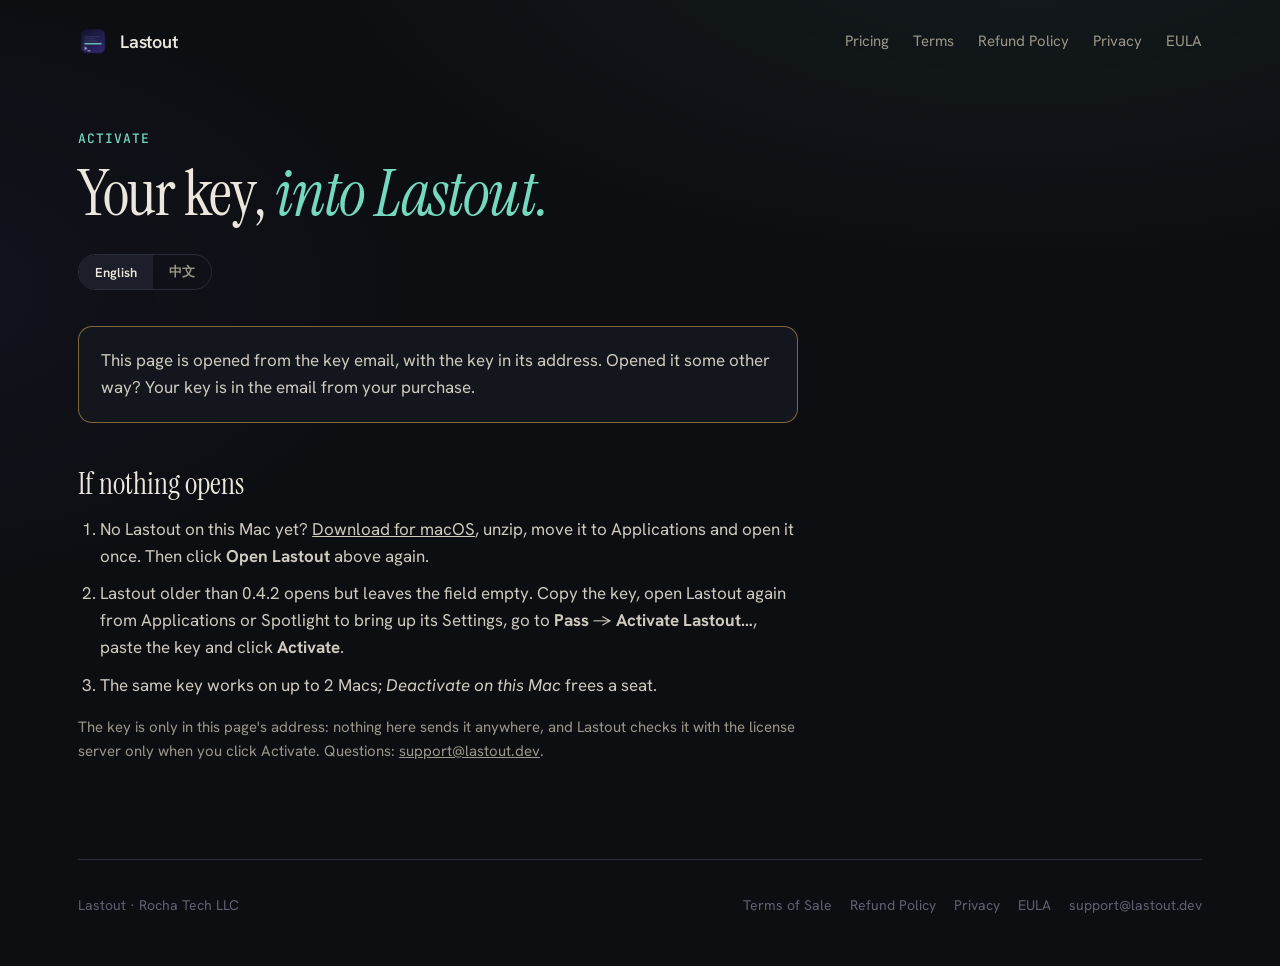
==== activate.html @ f17325c2 "Sync site from 9935e12" ====
<!doctype html>
<html lang="en">
<head>
<meta charset="utf-8">
<meta name="viewport" content="width=device-width, initial-scale=1">
<title>Activate — Lastout</title>
<meta name="robots" content="noindex">
<!-- The key is in this page's address: no link or font request carries it on. -->
<meta name="referrer" content="no-referrer">
<meta name="color-scheme" content="dark">
<link rel="icon" href="icon.png">
<link rel="preconnect" href="https://fonts.googleapis.com">
<link rel="preconnect" href="https://fonts.gstatic.com" crossorigin>
<link href="https://fonts.googleapis.com/css2?family=Hanken+Grotesk:wght@400;500;600&family=Instrument+Serif:ital@0;1&family=JetBrains+Mono:wght@400;500;700&display=swap" rel="stylesheet">
<link rel="stylesheet" href="page.css">
</head>
<body>
<div class="wrap">
  <nav>
    <a class="brand" href="index.html" data-lang-link><img src="icon.png" alt="">Lastout</a>
    <div class="links">
      <a href="index.html#pricing" data-lang-link><span data-doc="en">Pricing</span><span data-doc="zh" hidden>价格</span></a>
      <a href="terms.html" data-lang-link><span data-doc="en">Terms</span><span data-doc="zh" hidden>条款</span></a>
      <a href="refund.html" data-lang-link><span data-doc="en">Refund Policy</span><span data-doc="zh" hidden>退款政策</span></a>
      <a href="privacy.html" data-lang-link><span data-doc="en">Privacy</span><span data-doc="zh" hidden>隐私</span></a>
      <a href="eula.html" data-lang-link><span data-doc="en">EULA</span><span data-doc="zh" hidden>许可协议</span></a>
    </div>
  </nav>

  <main class="narrow">
    <div data-doc="en">
      <div class="label">Activate</div>
      <h1>Your key, <em>into Lastout.</em></h1>
    </div>
    <div lang="zh-CN" data-doc="zh" hidden>
      <div class="label">激活</div>
      <h1>把授权码<em style="white-space: nowrap">送进 Lastout。</em></h1>
    </div>
    <div class="lang" role="group" aria-label="Language">
      <button type="button" data-lang="en" aria-pressed="true">English</button>
      <button type="button" data-lang="zh" aria-pressed="false">中文</button>
    </div>

    <div class="status" id="status" aria-live="polite">
      <span id="status-text"></span>
    </div>

    <div class="keybox" id="keybox" hidden>
      <output id="key"></output>
      <button class="btn primary" id="copy" type="button">Copy</button>
    </div>
    <p class="actions" id="actions" hidden>
      <a class="btn primary" id="open" href="lastout://activate">Open Lastout</a>
      <a class="btn ghost" data-download href="https://github.com/Xiang-Suc/lastout-releases/releases/latest" id="download">Download Lastout</a>
    </p>

    <div class="steps" data-doc="en">
      <h2>If nothing opens</h2>
      <ol>
        <li>No Lastout on this Mac yet? <a data-download href="https://github.com/Xiang-Suc/lastout-releases/releases/latest">Download for macOS</a>, unzip, move it to Applications and open it once. Then click <b>Open Lastout</b> above again.</li>
        <li>Lastout older than 0.4.2 opens but leaves the field empty. Copy the key, open Lastout again from Applications or Spotlight to bring up its Settings, go to <b>Pass</b> → <b>Activate Lastout…</b>, paste the key and click <b>Activate</b>.</li>
        <li>The same key works on up to 2 Macs; <i>Deactivate on this Mac</i> frees a seat.</li>
      </ol>
      <p>The key is only in this page's address: nothing here sends it anywhere, and Lastout checks it with the license server only when you click Activate. Questions: <a data-support href="mailto:support@lastout.dev">support@lastout.dev</a>.</p>
    </div>
    <div class="steps" lang="zh-CN" data-doc="zh" hidden>
      <h2>没反应的话</h2>
      <ol>
        <li>这台 Mac 还没装 Lastout？<a data-download href="https://github.com/Xiang-Suc/lastout-releases/releases/latest">下载 macOS 版</a>，解压后拖进「应用程序」文件夹，打开一次，再点上面的「<b>打开 Lastout</b>」。</li>
        <li>0.4.2 之前的 Lastout 会打开，但不会填入授权码。复制授权码，从「应用程序」或聚焦搜索再打开一次 Lastout，会弹出设置窗口；进入「<b>通行证</b>」→「<b>激活 Lastout…</b>」，粘贴授权码，点「<b>激活</b>」。</li>
        <li>同一个授权码最多可以用在 2 台 Mac 上；点<i>在这台 Mac 上停用</i>可以腾出一个名额。</li>
      </ol>
      <p>授权码只在这个页面的地址里：这里不会把它发到任何地方，Lastout 也只在你点「激活」时才向授权服务器核对。有问题请写信到 <a data-support href="mailto:support@lastout.dev">support@lastout.dev</a>。</p>
    </div>
  </main>

  <footer>
    <span>Lastout · Rocha Tech LLC</span>
    <span class="links">
      <a href="terms.html" data-lang-link><span data-doc="en">Terms of Sale</span><span data-doc="zh" hidden>销售条款</span></a>
      <a href="refund.html" data-lang-link><span data-doc="en">Refund Policy</span><span data-doc="zh" hidden>退款政策</span></a>
      <a href="privacy.html" data-lang-link><span data-doc="en">Privacy</span><span data-doc="zh" hidden>隐私政策</span></a>
      <a href="eula.html" data-lang-link><span data-doc="en">EULA</span><span data-doc="zh" hidden>许可协议</span></a>
      <a data-support href="mailto:support@lastout.dev">support@lastout.dev</a>
    </span>
  </footer>
</div>

<script src="config.js"></script>
<script>
(function () {
  "use strict";
  var cfg = window.LASTOUT_STORE || {};
  var support = cfg.support || "support@lastout.dev";

  // Everything this script writes, in both languages.
  var STRINGS = {
    en: {
      title: "Activate — Lastout",
      ready: "Click Open Lastout: the key goes into Lastout's activation window on this Mac, where you read it and click Activate.",
      noKey: "This page is opened from the key email, with the key in its address. Opened it some other way? Your key is in the email from your purchase.",
      badKey: function () { return "What this address carries isn't shaped like a Lastout key. Your key is in the email from your purchase; otherwise write to " + support + "."; },
      copy: "Copy",
      copied: "Copied",
      selectAndCopy: "Select and copy",
      open: "Open Lastout",
      download: "Download Lastout"
    },
    zh: {
      title: "激活 — Lastout",
      ready: "点「打开 Lastout」，授权码会填进这台 Mac 上 Lastout 的激活窗口，看一眼再点「激活」。",
      noKey: "这个页面从授权码邮件打开，授权码在它的地址里。从别处打开的？授权码在购买后收到的邮件里。",
      badKey: function () { return "这个地址里带的不像 Lastout 的授权码。授权码在购买后收到的邮件里；找不到的话，请写信到 " + support + "。"; },
      copy: "复制",
      copied: "已复制",
      selectAndCopy: "请手动选中并复制",
      open: "打开 Lastout",
      download: "下载 Lastout"
    }
  };

  document.querySelectorAll("[data-support]").forEach(function (a) {
    a.href = "mailto:" + support;
    a.textContent = support;
  });

  var status = document.getElementById("status");
  var text = document.getElementById("status-text");
  var keybox = document.getElementById("keybox");
  var keyOut = document.getElementById("key");
  var copy = document.getElementById("copy");
  var actions = document.getElementById("actions");
  var open = document.getElementById("open");
  var download = document.getElementById("download");

  // Language: a choice saved on this site, then ?lang= (or #zh), then the
  // browser's, else English. The same rule as index.html.
  var LANG_KEY = "lastoutLang";
  var t = STRINGS.en;
  var said = null;  // what the status line says, as a function of t

  function savedLang() {
    try { return window.localStorage.getItem(LANG_KEY); } catch (e) { return null; }
  }
  function firstLang() {
    var saved = savedLang();
    if (STRINGS.hasOwnProperty(saved)) return saved;
    var asked = new URLSearchParams(location.search).get("lang") || (location.hash === "#zh" ? "zh" : "");
    if (STRINGS.hasOwnProperty(asked)) return asked;
    var language = (window.navigator && window.navigator.language) || "";
    return /^zh\b/i.test(language) ? "zh" : "en";
  }
  function pick(lang) {
    t = STRINGS[lang];
    document.querySelectorAll("[data-doc]").forEach(function (d) { d.hidden = d.getAttribute("data-doc") !== lang; });
    document.querySelectorAll("[data-lang]").forEach(function (b) { b.setAttribute("aria-pressed", String(b.getAttribute("data-lang") === lang)); });
    // Links to the other pages open them in the same language.
    document.querySelectorAll("[data-lang-link]").forEach(function (a) {
      var href = a.getAttribute("href").replace(/\?lang=zh(?=#|$)/, "");
      a.setAttribute("href", lang === "zh" ? href.replace(/(#.*)?$/, "?lang=zh$1") : href);
    });
    document.documentElement.lang = lang === "zh" ? "zh-CN" : "en";
    document.title = t.title;
    copy.textContent = t.copy;
    open.textContent = t.open;
    download.textContent = t.download;
    if (said) text.textContent = said(t);
  }
  document.querySelectorAll("[data-lang]").forEach(function (b) {
    b.addEventListener("click", function () {
      var lang = b.getAttribute("data-lang");
      pick(lang);
      // Blocked storage (some private windows): the choice lasts for this page.
      try { window.localStorage.setItem(LANG_KEY, lang); } catch (e) { /* see above */ }
    });
  });

  // `say` is a string from t, or a function of t, so a language switch can
  // write the same message again.
  function show(kind, say) {
    said = typeof say === "function" ? say : function () { return say; };
    status.className = "status" + (kind ? " " + kind : "");
    text.textContent = said(t);
  }

  // A key as the license server stores it, from what the address carries:
  // case, whitespace and hyphens are ignored, O reads as 0 and I/L as 1
  // (Crockford's rule, service/src/keys.ts), the LO prefix is optional.
  // Null for anything else, so the page never shows or passes on text
  // that only looks like a key.
  var CROCKFORD = "0123456789ABCDEFGHJKMNPQRSTVWXYZ";
  function normalizeKey(input) {
    var s = String(input == null ? "" : input).toUpperCase().replace(/[\s-]/g, "");
    if (s.indexOf("LO") === 0 && s.length === 18) s = s.slice(2);
    if (s.length !== 16) return null;
    var out = "";
    for (var i = 0; i < s.length; i++) {
      var c = s.charAt(i);
      var mapped = c === "O" ? "0" : (c === "I" || c === "L") ? "1" : c;
      if (CROCKFORD.indexOf(mapped) < 0) return null;
      out += mapped;
    }
    return "LO-" + out.match(/.{4}/g).join("-");
  }

  pick(firstLang());

  var params = new URLSearchParams(location.search);
  var raw = params.get("key");
  if (raw === null || raw === "") {
    show("warn", function (t) { return t.noKey; });
    return;
  }
  var key = normalizeKey(raw);
  if (!key) {
    show("bad", function (t) { return t.badKey(); });
    return;
  }

  keyOut.textContent = key;
  keybox.hidden = false;
  // The app's own URL (AppCommand.swift): Settings → Pass, the key in the
  // activation window, nothing clicked for the user.
  open.href = "lastout://activate?key=" + encodeURIComponent(key);
  actions.hidden = false;
  show("ok", function (t) { return t.ready; });

  copy.addEventListener("click", function () {
    function done() { copy.textContent = t.copied; setTimeout(function () { copy.textContent = t.copy; }, 1600); }
    function fallback() {
      var range = document.createRange(); range.selectNodeContents(keyOut);
      var sel = window.getSelection(); sel.removeAllRanges(); sel.addRange(range);
      // execCommand reports failure by returning false, not only by throwing.
      var copied = false;
      try { copied = document.execCommand("copy") === true; } catch (e) { copied = false; }
      if (copied) done(); else copy.textContent = t.selectAndCopy;
    }
    if (navigator.clipboard && navigator.clipboard.writeText) navigator.clipboard.writeText(key).then(done, fallback);
    else fallback();
  });
})();
</script>
</body>
</html>
---- page.css ----
/* Shared styles for the secondary pages (terms, refund, privacy, eula, thanks, activate).
   Same tokens, fonts and nav as index.html, which keeps its own inline
   stylesheet because of the demo animation. */
:root {
  --ink: #0d0e12;
  --ink-2: #14161d;
  --ink-3: #1c1f29;
  --line: #2a2e3b;
  --paper: #ece7dc;
  --muted: #9a9789;
  --dim: #5f6170;
  --mint: #74d9bf;
  --mint-ink: #0c2a23;
  --red: #ef7b6e;
  --amber: #e6b65c;
  --serif: "Instrument Serif", Georgia, serif;
  --sans: "Hanken Grotesk", -apple-system, sans-serif;
  --mono: "JetBrains Mono", ui-monospace, monospace;
}
* { box-sizing: border-box; margin: 0; padding: 0; }
html { background: var(--ink); color: var(--paper); color-scheme: dark; }
body {
  font: 17px/1.6 var(--sans);
  background:
    radial-gradient(1200px 600px at 80% -10%, rgba(116, 217, 191, 0.07), transparent 60%),
    radial-gradient(900px 500px at -10% 30%, rgba(88, 76, 180, 0.08), transparent 60%),
    var(--ink);
  min-height: 100vh;
  overflow-x: hidden;
}
a { color: inherit; }
.wrap { max-width: 1180px; margin: 0 auto; padding: 0 28px; }

/* nav */
nav { display: flex; align-items: center; justify-content: space-between; flex-wrap: wrap; gap: 14px 28px; padding: 26px 0; }
.brand { display: flex; gap: 12px; align-items: center; font: 600 18px var(--sans); letter-spacing: -0.01em; text-decoration: none; }
.brand img { width: 30px; height: 30px; }
nav .links { display: flex; flex-wrap: wrap; gap: 8px 24px; font-size: 15px; color: var(--muted); }
nav .links a { text-decoration: none; }
nav .links a:hover, nav .links a[aria-current] { color: var(--paper); }

/* article */
main { padding: 48px 0 96px; }
.narrow { max-width: 720px; }
.label { font: 500 13px var(--mono); color: var(--mint); letter-spacing: 0.08em; text-transform: uppercase; }
h1 { margin-top: 14px; font: 400 clamp(40px, 5.4vw, 64px)/1.02 var(--serif); letter-spacing: -0.02em; }
h1 em { color: var(--mint); }
.meta { margin-top: 18px; color: var(--dim); font-size: 15px; }
.todo { color: var(--amber); }
article { margin-top: 40px; }
article h2 { margin-top: 44px; font: 400 30px/1.1 var(--serif); letter-spacing: -0.01em; }
article h2 + p, article h2 + ul, article h2 + ol { margin-top: 14px; }
article p { margin-top: 16px; color: #cfcabe; }
article ul, article ol { margin-top: 16px; padding-left: 1.3em; color: #cfcabe; }
article li { margin-top: 8px; }
article strong { color: var(--paper); font-weight: 600; }
article a { color: var(--mint); text-decoration-color: rgba(116, 217, 191, 0.4); }
article h3 { margin-top: 32px; font: 600 19px/1.3 var(--sans); color: var(--paper); }
article h3 + p { margin-top: 10px; }
article code { white-space: normal; overflow-wrap: anywhere; }
article .table { margin-top: 18px; overflow-x: auto; }
article table { width: 100%; border-collapse: collapse; font-size: 15px; color: #cfcabe; }
article th, article td { padding: 10px 12px 10px 0; border-bottom: 1px solid var(--line); text-align: left; vertical-align: top; }
article th { color: var(--paper); font-weight: 600; }
code, kbd { font: 500 0.88em var(--mono); color: var(--paper); background: var(--ink-3); padding: 1px 6px; border-radius: 5px; white-space: nowrap; }

/* language switch */
.lang { margin-top: 28px; display: inline-flex; border: 1px solid var(--line); border-radius: 999px; overflow: hidden; font: 600 13px var(--sans); }
.lang button { appearance: none; border: 0; background: none; color: var(--muted); padding: 8px 16px; cursor: pointer; font: inherit; }
.lang button[aria-pressed="true"] { background: var(--ink-3); color: var(--paper); }
[hidden] { display: none !important; }

/* buttons */
.btn {
  display: inline-flex; align-items: center; gap: 10px; padding: 14px 22px; border-radius: 999px; border: 0; cursor: pointer;
  font: 600 15px var(--sans); text-decoration: none; transition: transform .15s ease, background .2s ease;
}
.btn.primary { background: var(--mint); color: var(--mint-ink); }
.btn.primary:hover { transform: translateY(-1px); background: #8de6cf; }
.btn.ghost { border: 1px solid var(--line); color: var(--paper); background: none; }
.btn.ghost:hover { border-color: var(--dim); }
.btn.small { padding: 9px 16px; font-size: 14px; }

/* thanks and activate pages */
.status { margin-top: 36px; padding: 20px 22px; border: 1px solid var(--line); border-radius: 14px; background: var(--ink-2); color: #cfcabe; display: flex; gap: 14px; align-items: flex-start; }
.status.ok { border-color: rgba(116, 217, 191, 0.5); }
.status.warn { border-color: rgba(230, 182, 92, 0.5); }
.status.bad { border-color: rgba(239, 123, 110, 0.5); }
.status .spin { flex: none; width: 1ch; font: 16px var(--mono); color: var(--mint); margin-top: 3px; }
.status .spin::after { content: "⠋"; animation: spin 0.8s steps(8) infinite; }
@keyframes spin {
  0% { content: "⠋"; } 12% { content: "⠙"; } 25% { content: "⠹"; } 37% { content: "⠸"; }
  50% { content: "⠼"; } 62% { content: "⠴"; } 75% { content: "⠦"; } 87% { content: "⠧"; }
}
.keybox { margin-top: 24px; display: flex; gap: 12px; align-items: stretch; flex-wrap: wrap; }
.keybox output {
  flex: 1 1 280px; display: block; padding: 16px 18px; border-radius: 12px; border: 1px solid var(--line); background: #0a0b0f;
  font: 500 clamp(15px, 2.4vw, 20px)/1.4 var(--mono); color: var(--paper); letter-spacing: 0.02em; word-break: break-all; user-select: all;
}
.keybox .btn { align-self: center; }
.actions { margin-top: 20px; display: flex; gap: 12px; flex-wrap: wrap; }
.steps { margin-top: 44px; }
.steps h2 { font: 400 30px/1.1 var(--serif); }
.steps ol { margin-top: 16px; padding-left: 1.3em; color: #cfcabe; }
.steps li { margin-top: 10px; }
.steps p { margin-top: 16px; color: var(--muted); font-size: 15px; }

footer { padding: 34px 0 50px; border-top: 1px solid var(--line); color: var(--dim); font-size: 14px; display: flex; justify-content: space-between; flex-wrap: wrap; gap: 12px 28px; }
footer .links { display: flex; flex-wrap: wrap; gap: 8px 18px; }
footer a { text-decoration: none; }
footer a:hover { color: var(--paper); }

@media (prefers-reduced-motion: reduce) {
  .status .spin::after { animation: none; content: "…"; }
}
@media (max-width: 520px) {
  .wrap { padding: 0 18px; }
  nav { padding: 20px 0; }
  nav .links { font-size: 14px; gap: 6px 16px; }
  main { padding-top: 24px; }
}
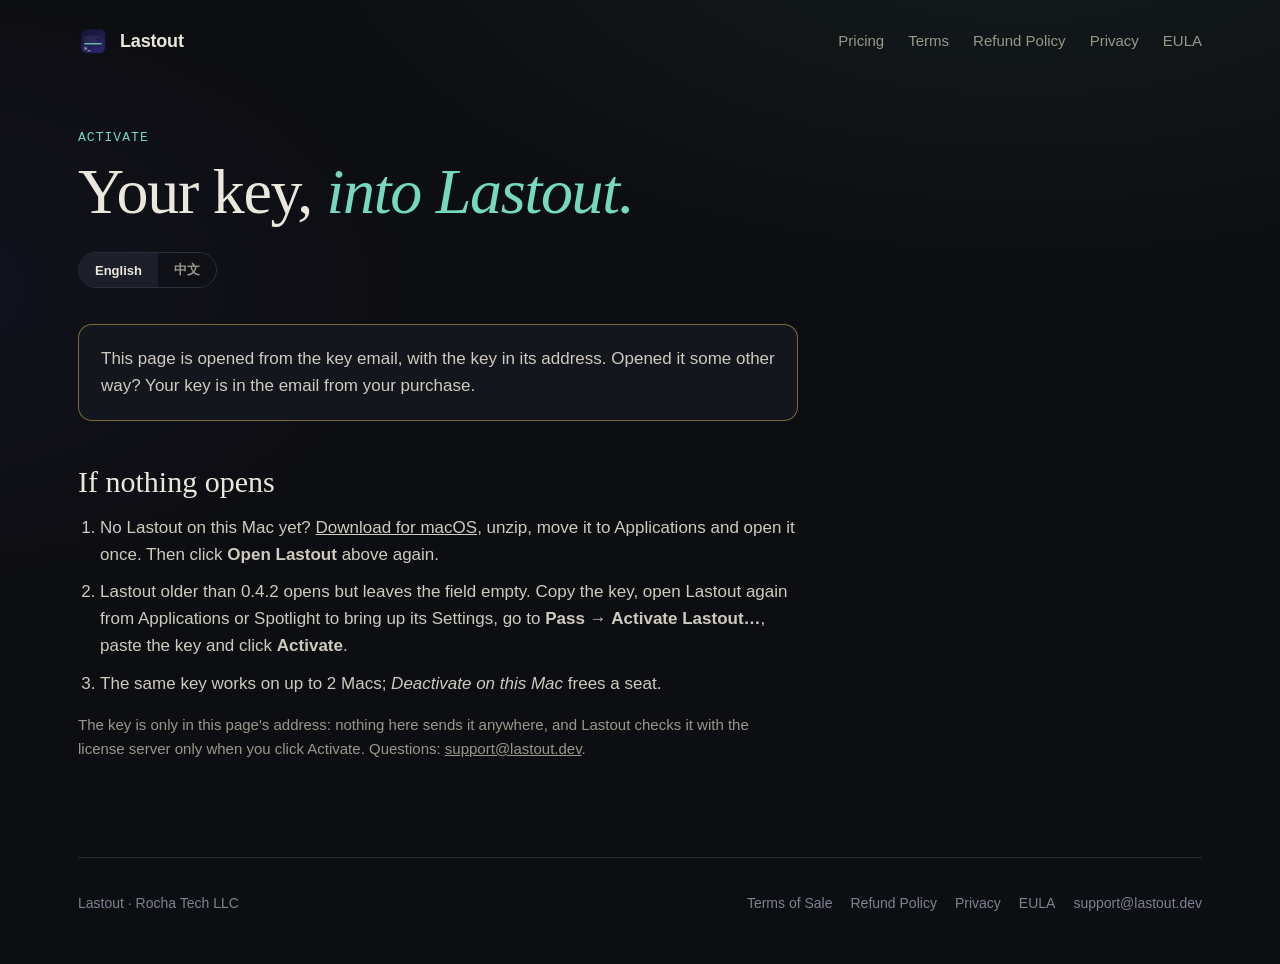
==== commit 2a7bb57e: "Sync for v0.4.3" ====
--- a/activate.html
+++ b/activate.html
@@ -2,6 +2,9 @@
 <html lang="en">
 <head>
 <meta charset="utf-8">
+<!-- This page shows a license key. It runs config.js and the one script below (the hash is that script's:
+     site/test/csp.test.mjs prints the new one when the script changes) and connects to nothing. -->
+<meta http-equiv="Content-Security-Policy" content="default-src 'none'; script-src 'self' 'sha256-ktrnxASZOJWneC68dvxbJ/iHTCC6BeLhjZlx8629yuY='; style-src 'self' 'unsafe-inline' https://fonts.googleapis.com; font-src https://fonts.gstatic.com; img-src 'self'; connect-src 'none'; base-uri 'none'; form-action 'none'">
 <meta name="viewport" content="width=device-width, initial-scale=1">
 <title>Activate — Lastout</title>
 <meta name="robots" content="noindex">
@@ -9,9 +12,12 @@
 <meta name="referrer" content="no-referrer">
 <meta name="color-scheme" content="dark">
 <link rel="icon" href="icon.png">
+<link rel="apple-touch-icon" href="icon.png">
 <link rel="preconnect" href="https://fonts.googleapis.com">
 <link rel="preconnect" href="https://fonts.gstatic.com" crossorigin>
-<link href="https://fonts.googleapis.com/css2?family=Hanken+Grotesk:wght@400;500;600&family=Instrument+Serif:ital@0;1&family=JetBrains+Mono:wght@400;500;700&display=swap" rel="stylesheet">
+<!-- Loaded as print and switched on when it arrives: a stylesheet link would hold the whole page blank (up to 75 s) where Google is unreachable. -->
+<link rel="stylesheet" href="https://fonts.googleapis.com/css2?family=Hanken+Grotesk:wght@400;500;600&family=Instrument+Serif:ital@0;1&family=JetBrains+Mono:wght@400;500;700&display=swap" media="print" id="fonts">
+<noscript><link rel="stylesheet" href="https://fonts.googleapis.com/css2?family=Hanken+Grotesk:wght@400;500;600&family=Instrument+Serif:ital@0;1&family=JetBrains+Mono:wght@400;500;700&display=swap"></noscript>
 <link rel="stylesheet" href="page.css">
 </head>
 <body>
@@ -28,6 +34,7 @@
   </nav>
 
   <main class="narrow">
+    <noscript><p class="meta">This page needs JavaScript to read the key from the link. Copy the key from the email and paste it in Lastout: Settings → License. · 这个页面需要 JavaScript 才能读出链接里的授权码。请从邮件里复制授权码，粘贴到 Lastout 的「设置 → 授权」。</p></noscript>
     <div data-doc="en">
       <div class="label">Activate</div>
       <h1>Your key, <em>into Lastout.</em></h1>
@@ -48,6 +55,8 @@
     <div class="keybox" id="keybox" hidden>
       <output id="key"></output>
       <button class="btn primary" id="copy" type="button">Copy</button>
+      <!-- "Copied", for a screen reader: a button's changed label is not read out. -->
+      <span class="sr" id="copied" role="status"></span>
     </div>
     <p class="actions" id="actions" hidden>
       <a class="btn primary" id="open" href="lastout://activate">Open Lastout</a>
@@ -88,6 +97,16 @@
 
 <script src="config.js"></script>
 <script>
+// The font stylesheet is loaded as print (see the head) and switched on
+// here once it has arrived: this page's content policy runs no inline
+// handler, so the link can't do it itself.
+(function () {
+  var fonts = document.getElementById("fonts");
+  if (!fonts) return;
+  if (fonts.sheet) fonts.media = "all";
+  else fonts.addEventListener("load", function () { fonts.media = "all"; });
+})();
+
 (function () {
   "use strict";
   var cfg = window.LASTOUT_STORE || {};
@@ -129,11 +148,12 @@
   var keybox = document.getElementById("keybox");
   var keyOut = document.getElementById("key");
   var copy = document.getElementById("copy");
+  var copiedSay = document.getElementById("copied");
   var actions = document.getElementById("actions");
   var open = document.getElementById("open");
   var download = document.getElementById("download");
 
-  // Language: a choice saved on this site, then ?lang= (or #zh), then the
+  // Language: ?lang= (or #zh), then a choice saved on this site, then the
   // browser's, else English. The same rule as index.html.
   var LANG_KEY = "lastoutLang";
   var t = STRINGS.en;
@@ -142,11 +162,21 @@
   function savedLang() {
     try { return window.localStorage.getItem(LANG_KEY); } catch (e) { return null; }
   }
+  // The address outranks the saved choice, so an address that names a
+  // language follows the buttons: a reload then shows what was picked.
+  function keepInAddress(lang) {
+    var query = new URLSearchParams(location.search);
+    if (!query.has("lang") && location.hash !== "#zh") return;
+    query.set("lang", lang);
+    try {
+      window.history.replaceState(null, "", location.pathname + "?" + query + (location.hash === "#zh" ? "" : location.hash));
+    } catch (e) { /* the page still shows the pick */ }
+  }
   function firstLang() {
+    var asked = new URLSearchParams(location.search).get("lang") || (location.hash === "#zh" ? "zh" : "");
+    if (STRINGS.hasOwnProperty(asked)) return asked;
     var saved = savedLang();
     if (STRINGS.hasOwnProperty(saved)) return saved;
-    var asked = new URLSearchParams(location.search).get("lang") || (location.hash === "#zh" ? "zh" : "");
-    if (STRINGS.hasOwnProperty(asked)) return asked;
     var language = (window.navigator && window.navigator.language) || "";
     return /^zh\b/i.test(language) ? "zh" : "en";
   }
@@ -172,6 +202,7 @@
       pick(lang);
       // Blocked storage (some private windows): the choice lasts for this page.
       try { window.localStorage.setItem(LANG_KEY, lang); } catch (e) { /* see above */ }
+      keepInAddress(lang);
     });
   });
 
@@ -205,8 +236,20 @@
 
   pick(firstLang());
 
+  // The key email puts the key in the fragment (#key=…), which a browser
+  // sends to no server. Emails sent before that carry ?key=: it is read
+  // too, and the address is rewritten to the fragment form so that nothing
+  // after this first request carries it (a reload still shows the key).
   var params = new URLSearchParams(location.search);
-  var raw = params.get("key");
+  var inHash = /^#key=/.test(location.hash) ? new URLSearchParams(location.hash.slice(1)).get("key") : null;
+  var raw = inHash !== null ? inHash : params.get("key");
+  if (inHash === null && raw) {
+    try {
+      params.delete("key");
+      var rest = params.toString();
+      window.history.replaceState(null, "", location.pathname + (rest ? "?" + rest : "") + "#key=" + encodeURIComponent(raw));
+    } catch (e) { /* history blocked: the address stays */ }
+  }
   if (raw === null || raw === "") {
     show("warn", function (t) { return t.noKey; });
     return;
@@ -226,7 +269,11 @@
   show("ok", function (t) { return t.ready; });
 
   copy.addEventListener("click", function () {
-    function done() { copy.textContent = t.copied; setTimeout(function () { copy.textContent = t.copy; }, 1600); }
+    function done() {
+      copy.textContent = t.copied;
+      copiedSay.textContent = t.copied;
+      setTimeout(function () { copy.textContent = t.copy; copiedSay.textContent = ""; }, 1600);
+    }
     function fallback() {
       var range = document.createRange(); range.selectNodeContents(keyOut);
       var sel = window.getSelection(); sel.removeAllRanges(); sel.addRange(range);
--- a/page.css
+++ b/page.css
@@ -8,7 +8,7 @@
   --line: #2a2e3b;
   --paper: #ece7dc;
   --muted: #9a9789;
-  --dim: #5f6170;
+  --dim: #7f8191;
   --mint: #74d9bf;
   --mint-ink: #0c2a23;
   --red: #ef7b6e;
@@ -105,6 +105,9 @@
 .steps li { margin-top: 10px; }
 .steps p { margin-top: 16px; color: var(--muted); font-size: 15px; }
 
+/* For a screen reader only. */
+.sr { position: absolute; width: 1px; height: 1px; overflow: hidden; clip-path: inset(50%); white-space: nowrap; }
+
 footer { padding: 34px 0 50px; border-top: 1px solid var(--line); color: var(--dim); font-size: 14px; display: flex; justify-content: space-between; flex-wrap: wrap; gap: 12px 28px; }
 footer .links { display: flex; flex-wrap: wrap; gap: 8px 18px; }
 footer a { text-decoration: none; }
